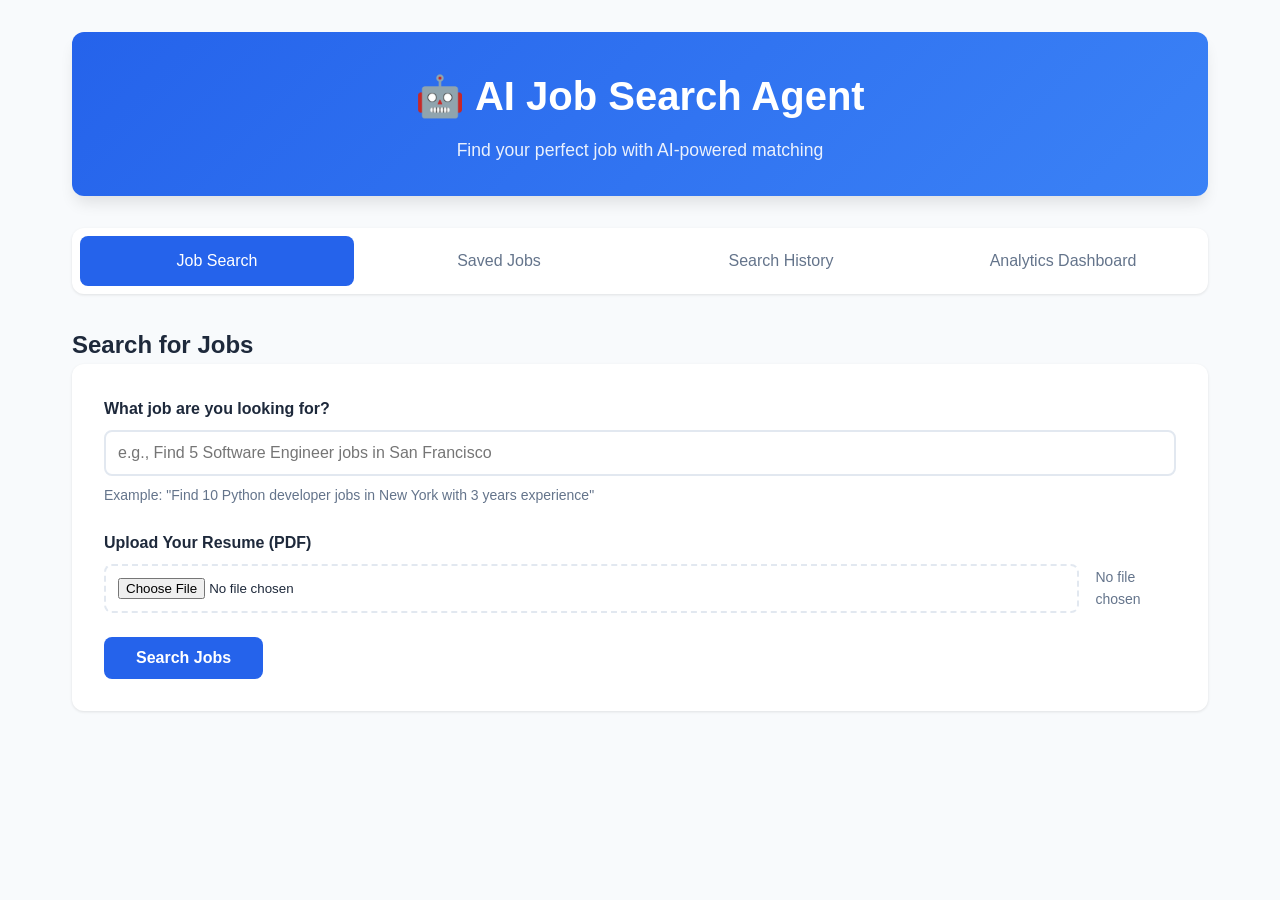
==== frontend/index.html @ 80884e78 "Making the Dashboard for Real-Time Job Analytics" ====
<!DOCTYPE html>
<html lang="en">
<head>
    <meta charset="UTF-8">
    <meta name="viewport" content="width=device-width, initial-scale=1.0">
    <title>AI Job Search Agent</title>
    <link rel="stylesheet" href="styles.css">
</head>
<body>
    <div class="container">
        <!-- Header -->
        <header class="header">
            <h1>🤖 AI Job Search Agent</h1>
            <p class="subtitle">Find your perfect job with AI-powered matching</p>
        </header>

        <!-- Navigation -->
        <nav class="nav-tabs">
            <button class="tab-btn active" data-tab="search">Job Search</button>
            <button class="tab-btn" data-tab="saved">Saved Jobs</button>
            <button class="tab-btn" data-tab="history">Search History</button>
            <a class="tab-link" href="dashboard.html">Analytics Dashboard</a>
        </nav>

        <!-- Search Tab -->
        <div id="search-tab" class="tab-content active">
            <div class="search-section">
                <h2>Search for Jobs</h2>
                <form id="jobSearchForm" class="job-form">
                    <div class="form-group">
                        <label for="jobQuery">What job are you looking for?</label>
                        <input 
                            type="text" 
                            id="jobQuery" 
                            name="jobQuery" 
                            placeholder="e.g., Find 5 Software Engineer jobs in San Francisco"
                            required
                        >
                        <small class="help-text">Example: "Find 10 Python developer jobs in New York with 3 years experience"</small>
                    </div>

                    <div class="form-group">
                        <label for="resumeFile">Upload Your Resume (PDF)</label>
                        <div class="file-upload-wrapper">
                            <input 
                                type="file" 
                                id="resumeFile" 
                                name="resumeFile" 
                                accept=".pdf"
                                required
                            >
                            <span class="file-name">No file chosen</span>
                        </div>
                    </div>

                    <button type="submit" class="btn btn-primary" id="searchBtn">
                        <span class="btn-text">Search Jobs</span>
                        <span class="spinner" style="display: none;"></span>
                    </button>
                </form>

                <!-- Loading State -->
                <div id="loadingState" class="loading-state" style="display: none;">
                    <div class="loading-spinner"></div>
                    <p>Analyzing jobs and matching with your resume...</p>
                    <p class="loading-subtext">This may take 30-60 seconds</p>
                </div>

                <!-- Results Section -->
                <div id="resultsSection" class="results-section" style="display: none;">
                    <div class="results-header">
                        <h2>Job Search Results</h2>
                        <button id="clearResults" class="btn btn-secondary">Clear Results</button>
                    </div>

                    <!-- Resume Summary -->
                    <div class="resume-summary">
                        <h3>📄 Your Resume Summary</h3>
                        <div id="resumeSummary" class="summary-content"></div>
                    </div>

                    <!-- Job Cards -->
                    <div id="jobResults" class="job-cards"></div>
                </div>

                <!-- Error Message -->
                <div id="errorMessage" class="error-message" style="display: none;"></div>
            </div>
        </div>

        <!-- Saved Jobs Tab -->
        <div id="saved-tab" class="tab-content">
            <div class="saved-section">
                <div class="section-header">
                    <h2>💼 Saved Jobs</h2>
                    <button id="refreshSaved" class="btn btn-secondary">Refresh</button>
                </div>
                <div id="savedJobsList" class="saved-jobs-list">
                    <p class="loading-text">Loading saved jobs...</p>
                </div>
            </div>
        </div>

        <!-- History Tab -->
        <div id="history-tab" class="tab-content">
            <div class="history-section">
                <div class="section-header">
                    <h2>📜 Search History</h2>
                    <button id="refreshHistory" class="btn btn-secondary">Refresh</button>
                </div>
                <div id="historyList" class="history-list">
                    <p class="loading-text">Loading search history...</p>
                </div>
            </div>
        </div>
    </div>

    <!-- Modal for Job Details -->
    <div id="jobModal" class="modal">
        <div class="modal-content">
            <span class="close">&times;</span>
            <div id="modalBody"></div>
        </div>
    </div>

    <script src="script.js"></script>
</body>
</html>
---- frontend/styles.css ----
/* Reset and Base Styles */
* {
    margin: 0;
    padding: 0;
    box-sizing: border-box;
}

:root {
    --primary-color: #2563eb;
    --primary-hover: #1d4ed8;
    --secondary-color: #64748b;
    --success-color: #10b981;
    --warning-color: #f59e0b;
    --danger-color: #ef4444;
    --background: #f8fafc;
    --surface: #ffffff;
    --text-primary: #1e293b;
    --text-secondary: #64748b;
    --border-color: #e2e8f0;
    --shadow: 0 1px 3px rgba(0, 0, 0, 0.1);
    --shadow-lg: 0 10px 15px -3px rgba(0, 0, 0, 0.1);
}

body {
    font-family: -apple-system, BlinkMacSystemFont, 'Segoe UI', Roboto, Oxygen, Ubuntu, Cantarell, sans-serif;
    background: var(--background);
    color: var(--text-primary);
    line-height: 1.6;
    min-height: 100vh;
}

.container {
    max-width: 1200px;
    margin: 0 auto;
    padding: 2rem;
}

/* Header */
.header {
    text-align: center;
    margin-bottom: 2rem;
    padding: 2rem 0;
    background: linear-gradient(135deg, var(--primary-color), #3b82f6);
    color: white;
    border-radius: 12px;
    box-shadow: var(--shadow-lg);
}

.header h1 {
    font-size: 2.5rem;
    margin-bottom: 0.5rem;
}

.subtitle {
    font-size: 1.1rem;
    opacity: 0.9;
}

/* Navigation Tabs */
.nav-tabs {
    display: flex;
    gap: 0.5rem;
    margin-bottom: 2rem;
    background: var(--surface);
    padding: 0.5rem;
    border-radius: 12px;
    box-shadow: var(--shadow);
}

.tab-btn {
    flex: 1;
    padding: 0.75rem 1.5rem;
    background: transparent;
    border: none;
    border-radius: 8px;
    font-size: 1rem;
    font-weight: 500;
    color: var(--text-secondary);
    cursor: pointer;
    transition: all 0.3s;
}

.tab-btn:hover {
    background: var(--background);
}

.tab-btn.active {
    background: var(--primary-color);
    color: white;
}

.tab-link {
    flex: 1;
    text-align: center;
    padding: 0.75rem 1.5rem;
    border-radius: 8px;
    text-decoration: none;
    font-size: 1rem;
    font-weight: 500;
    color: var(--text-secondary);
    transition: all 0.3s;
}

.tab-link:hover {
    background: var(--background);
    color: var(--text-primary);
}

/* Tab Content */
.tab-content {
    display: none;
}

.tab-content.active {
    display: block;
    animation: fadeIn 0.3s;
}

@keyframes fadeIn {
    from { opacity: 0; transform: translateY(10px); }
    to { opacity: 1; transform: translateY(0); }
}

/* Form Styles */
.job-form {
    background: var(--surface);
    padding: 2rem;
    border-radius: 12px;
    box-shadow: var(--shadow);
    margin-bottom: 2rem;
}

.form-group {
    margin-bottom: 1.5rem;
}

.form-group label {
    display: block;
    margin-bottom: 0.5rem;
    font-weight: 600;
    color: var(--text-primary);
}

.form-group input[type="text"] {
    width: 100%;
    padding: 0.75rem;
    border: 2px solid var(--border-color);
    border-radius: 8px;
    font-size: 1rem;
    transition: border-color 0.3s;
}

.form-group input[type="text"]:focus {
    outline: none;
    border-color: var(--primary-color);
}

.help-text {
    display: block;
    margin-top: 0.5rem;
    color: var(--text-secondary);
    font-size: 0.875rem;
}

/* File Upload */
.file-upload-wrapper {
    position: relative;
    display: flex;
    align-items: center;
    gap: 1rem;
}

.file-upload-wrapper input[type="file"] {
    padding: 0.75rem;
    border: 2px dashed var(--border-color);
    border-radius: 8px;
    cursor: pointer;
    width: 100%;
}

.file-name {
    color: var(--text-secondary);
    font-size: 0.875rem;
}

/* Buttons */
.btn {
    padding: 0.75rem 2rem;
    border: none;
    border-radius: 8px;
    font-size: 1rem;
    font-weight: 600;
    cursor: pointer;
    transition: all 0.3s;
    display: inline-flex;
    align-items: center;
    gap: 0.5rem;
}

.btn-primary {
    background: var(--primary-color);
    color: white;
}

.btn-primary:hover {
    background: var(--primary-hover);
    transform: translateY(-2px);
    box-shadow: var(--shadow-lg);
}

.btn-primary:disabled {
    background: var(--secondary-color);
    cursor: not-allowed;
    transform: none;
}

.btn-secondary {
    background: var(--secondary-color);
    color: white;
}

.btn-secondary:hover {
    background: #475569;
}

/* Spinner */
.spinner {
    display: inline-block;
    width: 1rem;
    height: 1rem;
    border: 2px solid rgba(255, 255, 255, 0.3);
    border-top-color: white;
    border-radius: 50%;
    animation: spin 0.6s linear infinite;
}

@keyframes spin {
    to { transform: rotate(360deg); }
}

/* Loading State */
.loading-state {
    text-align: center;
    padding: 3rem;
    background: var(--surface);
    border-radius: 12px;
    box-shadow: var(--shadow);
}

.loading-spinner {
    width: 3rem;
    height: 3rem;
    border: 4px solid var(--border-color);
    border-top-color: var(--primary-color);
    border-radius: 50%;
    margin: 0 auto 1rem;
    animation: spin 0.8s linear infinite;
}

.loading-subtext {
    color: var(--text-secondary);
    font-size: 0.875rem;
    margin-top: 0.5rem;
}

/* Results Section */
.results-section {
    animation: fadeIn 0.5s;
}

.results-header {
    display: flex;
    justify-content: space-between;
    align-items: center;
    margin-bottom: 1.5rem;
}

/* Resume Summary */
.resume-summary {
    background: var(--surface);
    padding: 1.5rem;
    border-radius: 12px;
    box-shadow: var(--shadow);
    margin-bottom: 2rem;
    border-left: 4px solid var(--primary-color);
}

.resume-summary h3 {
    margin-bottom: 1rem;
    color: var(--primary-color);
}

.summary-content {
    display: grid;
    gap: 1rem;
}

.summary-item {
    padding: 0.75rem;
    background: var(--background);
    border-radius: 8px;
}

.summary-item h4 {
    margin-bottom: 0.5rem;
    color: var(--text-primary);
    font-size: 0.875rem;
    text-transform: uppercase;
    letter-spacing: 0.5px;
}

.summary-item p {
    color: var(--text-secondary);
    line-height: 1.5;
}

.summary-item ul {
    list-style: none;
    display: flex;
    flex-wrap: wrap;
    gap: 0.5rem;
}

.summary-item li {
    background: var(--primary-color);
    color: white;
    padding: 0.25rem 0.75rem;
    border-radius: 20px;
    font-size: 0.875rem;
}

/* Job Cards */
.job-cards {
    display: grid;
    gap: 1.5rem;
}

.job-card {
    background: var(--surface);
    padding: 1.5rem;
    border-radius: 12px;
    box-shadow: var(--shadow);
    transition: all 0.3s;
    border-left: 4px solid transparent;
}

.job-card:hover {
    box-shadow: var(--shadow-lg);
    transform: translateY(-4px);
}

.job-card.excellent {
    border-left-color: var(--success-color);
}

.job-card.good {
    border-left-color: var(--primary-color);
}

.job-card.fair {
    border-left-color: var(--warning-color);
}

.job-card.poor {
    border-left-color: var(--danger-color);
}

.job-card-header {
    display: flex;
    justify-content: space-between;
    align-items: start;
    margin-bottom: 1rem;
}

.job-title {
    font-size: 1.25rem;
    font-weight: 700;
    color: var(--text-primary);
    margin-bottom: 0.25rem;
}

.job-company {
    color: var(--text-secondary);
    font-size: 0.875rem;
}

.similarity-badge {
    padding: 0.5rem 1rem;
    border-radius: 20px;
    font-weight: 700;
    font-size: 1.125rem;
}

.similarity-badge.excellent {
    background: #d1fae5;
    color: var(--success-color);
}

.similarity-badge.good {
    background: #dbeafe;
    color: var(--primary-color);
}

.similarity-badge.fair {
    background: #fef3c7;
    color: var(--warning-color);
}

.similarity-badge.poor {
    background: #fee2e2;
    color: var(--danger-color);
}

.job-summary {
    margin: 1rem 0;
    color: var(--text-secondary);
    line-height: 1.6;
}

.job-skills {
    margin: 1rem 0;
}

.job-skills h4 {
    font-size: 0.875rem;
    margin-bottom: 0.5rem;
    color: var(--text-primary);
}

.skills-list {
    display: flex;
    flex-wrap: wrap;
    gap: 0.5rem;
}

.skill-tag {
    background: var(--background);
    padding: 0.25rem 0.75rem;
    border-radius: 20px;
    font-size: 0.875rem;
    color: var(--text-secondary);
}

.job-feedback {
    background: var(--background);
    padding: 1rem;
    border-radius: 8px;
    margin: 1rem 0;
    border-left: 3px solid var(--primary-color);
}

.job-feedback h4 {
    font-size: 0.875rem;
    margin-bottom: 0.5rem;
    color: var(--primary-color);
}

.job-actions {
    display: flex;
    gap: 0.75rem;
    margin-top: 1rem;
}

.btn-apply {
    background: var(--success-color);
    color: white;
    padding: 0.5rem 1.5rem;
    border-radius: 8px;
    text-decoration: none;
    font-weight: 600;
    transition: all 0.3s;
}

.btn-apply:hover {
    background: #059669;
    transform: translateY(-2px);
}

.btn-details {
    background: var(--surface);
    border: 2px solid var(--border-color);
    color: var(--text-primary);
    padding: 0.5rem 1.5rem;
    border-radius: 8px;
    font-weight: 600;
    cursor: pointer;
    transition: all 0.3s;
}

.btn-details:hover {
    border-color: var(--primary-color);
    color: var(--primary-color);
}

/* Saved Jobs List */
.saved-jobs-list, .history-list {
    display: grid;
    gap: 1rem;
}

.saved-job-item, .history-item {
    background: var(--surface);
    padding: 1rem;
    border-radius: 8px;
    box-shadow: var(--shadow);
    display: flex;
    justify-content: space-between;
    align-items: center;
    transition: all 0.3s;
}

.saved-job-item:hover, .history-item:hover {
    box-shadow: var(--shadow-lg);
}

.saved-job-info h3 {
    font-size: 1rem;
    margin-bottom: 0.25rem;
}

.saved-job-meta {
    color: var(--text-secondary);
    font-size: 0.875rem;
}

.btn-view {
    background: var(--primary-color);
    color: white;
    padding: 0.5rem 1rem;
    border-radius: 8px;
    text-decoration: none;
    font-weight: 600;
    cursor: pointer;
    border: none;
}

/* Error Message */
.error-message {
    background: #fee2e2;
    border: 2px solid var(--danger-color);
    color: var(--danger-color);
    padding: 1rem;
    border-radius: 8px;
    margin-top: 1rem;
}

/* Modal */
.modal {
    display: none;
    position: fixed;
    z-index: 1000;
    left: 0;
    top: 0;
    width: 100%;
    height: 100%;
    overflow: auto;
    background-color: rgba(0, 0, 0, 0.5);
    animation: fadeIn 0.3s;
}

.modal-content {
    background-color: var(--surface);
    margin: 5% auto;
    padding: 2rem;
    border-radius: 12px;
    width: 90%;
    max-width: 800px;
    max-height: 80vh;
    overflow-y: auto;
    box-shadow: 0 20px 25px -5px rgba(0, 0, 0, 0.1);
}

.close {
    color: var(--text-secondary);
    float: right;
    font-size: 2rem;
    font-weight: bold;
    cursor: pointer;
    line-height: 1;
}

.close:hover {
    color: var(--text-primary);
}

/* Loading Text */
.loading-text {
    text-align: center;
    color: var(--text-secondary);
    padding: 2rem;
}

/* Responsive */
@media (max-width: 768px) {
    .container {
        padding: 1rem;
    }

    .header h1 {
        font-size: 1.75rem;
    }

    .nav-tabs {
        flex-direction: column;
    }

    .job-card-header {
        flex-direction: column;
        gap: 1rem;
    }

    .job-actions {
        flex-direction: column;
    }

    .results-header {
        flex-direction: column;
        gap: 1rem;
        align-items: stretch;
    }
}
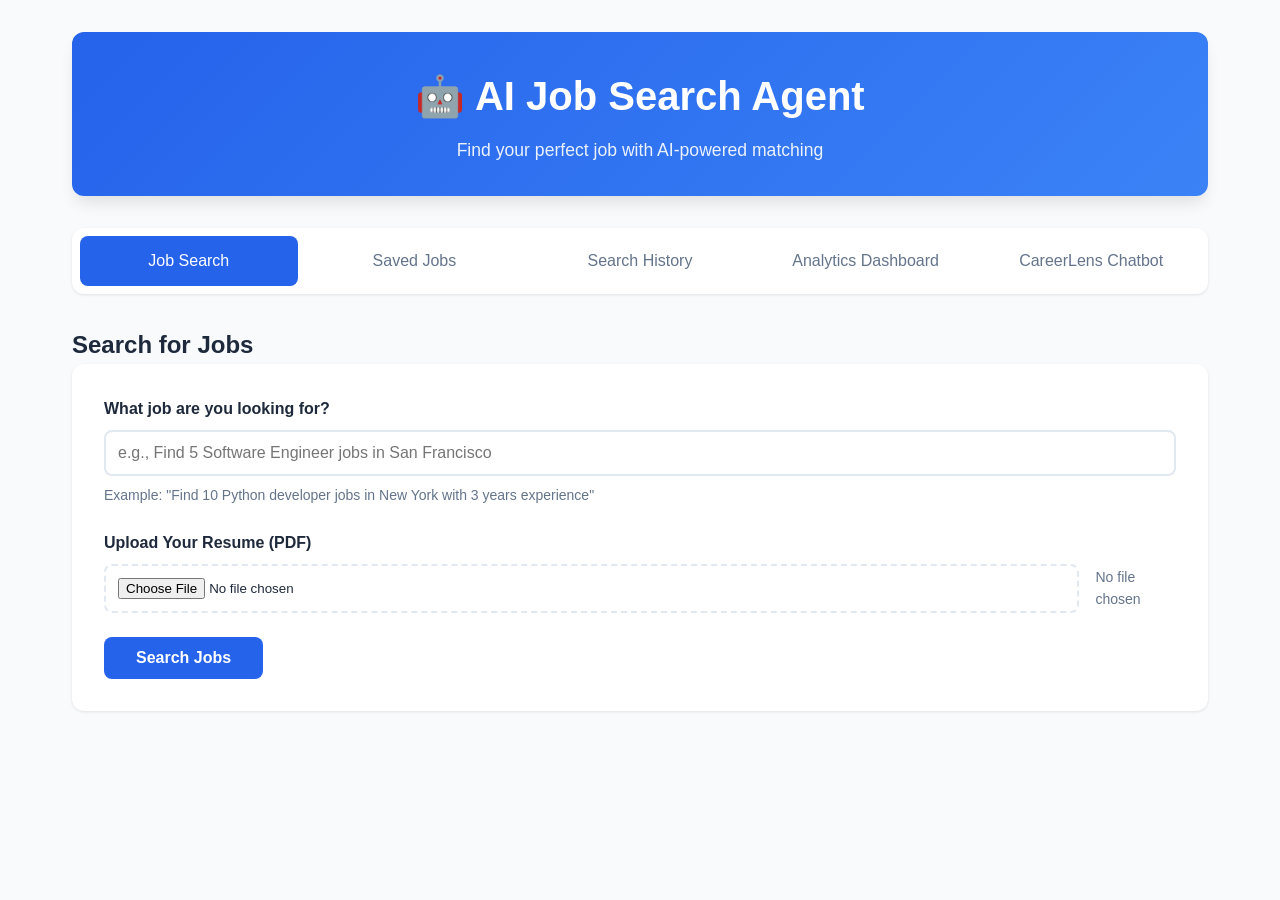
==== commit 6e1367ac: "Added the real time analytics and chatbot, and migrated from sqlite to PostreSQL" ====
--- a/frontend/index.html
+++ b/frontend/index.html
@@ -20,6 +20,7 @@
             <button class="tab-btn" data-tab="saved">Saved Jobs</button>
             <button class="tab-btn" data-tab="history">Search History</button>
             <a class="tab-link" href="dashboard.html">Analytics Dashboard</a>
+            <a class="tab-link" href="careerlens.html">CareerLens Chatbot</a>
         </nav>
 
         <!-- Search Tab -->
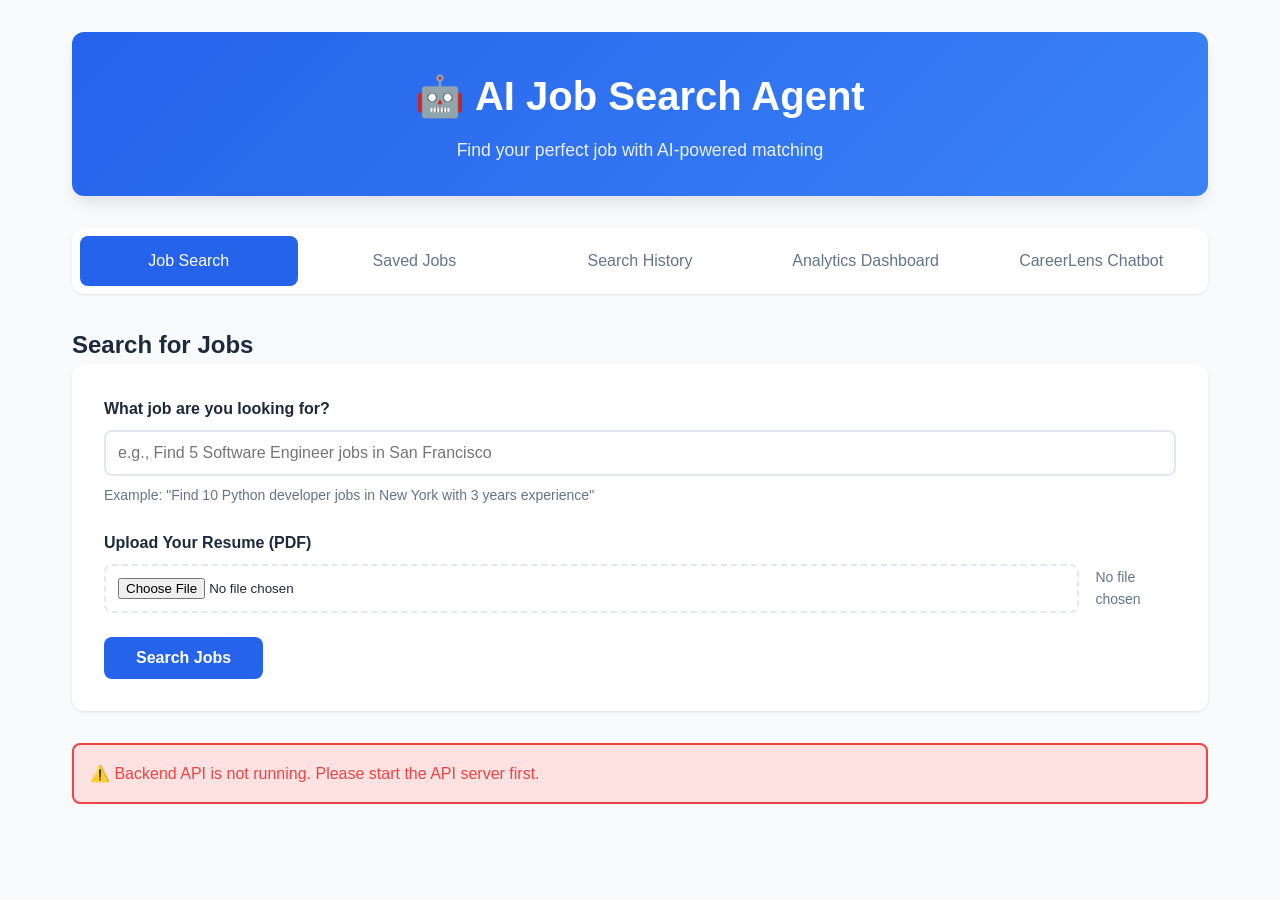
==== commit b7f7b0ab: "The roject is now configured to have multiple users and can deployed via docker." ====
--- a/frontend/index.html
+++ b/frontend/index.html
@@ -1,129 +1,129 @@
-<!DOCTYPE html>
-<html lang="en">
-<head>
-    <meta charset="UTF-8">
-    <meta name="viewport" content="width=device-width, initial-scale=1.0">
-    <title>AI Job Search Agent</title>
-    <link rel="stylesheet" href="styles.css">
-</head>
-<body>
-    <div class="container">
-        <!-- Header -->
-        <header class="header">
-            <h1>🤖 AI Job Search Agent</h1>
-            <p class="subtitle">Find your perfect job with AI-powered matching</p>
-        </header>
-
-        <!-- Navigation -->
-        <nav class="nav-tabs">
-            <button class="tab-btn active" data-tab="search">Job Search</button>
-            <button class="tab-btn" data-tab="saved">Saved Jobs</button>
-            <button class="tab-btn" data-tab="history">Search History</button>
-            <a class="tab-link" href="dashboard.html">Analytics Dashboard</a>
-            <a class="tab-link" href="careerlens.html">CareerLens Chatbot</a>
-        </nav>
-
-        <!-- Search Tab -->
-        <div id="search-tab" class="tab-content active">
-            <div class="search-section">
-                <h2>Search for Jobs</h2>
-                <form id="jobSearchForm" class="job-form">
-                    <div class="form-group">
-                        <label for="jobQuery">What job are you looking for?</label>
-                        <input 
-                            type="text" 
-                            id="jobQuery" 
-                            name="jobQuery" 
-                            placeholder="e.g., Find 5 Software Engineer jobs in San Francisco"
-                            required
-                        >
-                        <small class="help-text">Example: "Find 10 Python developer jobs in New York with 3 years experience"</small>
-                    </div>
-
-                    <div class="form-group">
-                        <label for="resumeFile">Upload Your Resume (PDF)</label>
-                        <div class="file-upload-wrapper">
-                            <input 
-                                type="file" 
-                                id="resumeFile" 
-                                name="resumeFile" 
-                                accept=".pdf"
-                                required
-                            >
-                            <span class="file-name">No file chosen</span>
-                        </div>
-                    </div>
-
-                    <button type="submit" class="btn btn-primary" id="searchBtn">
-                        <span class="btn-text">Search Jobs</span>
-                        <span class="spinner" style="display: none;"></span>
-                    </button>
-                </form>
-
-                <!-- Loading State -->
-                <div id="loadingState" class="loading-state" style="display: none;">
-                    <div class="loading-spinner"></div>
-                    <p>Analyzing jobs and matching with your resume...</p>
-                    <p class="loading-subtext">This may take 30-60 seconds</p>
-                </div>
-
-                <!-- Results Section -->
-                <div id="resultsSection" class="results-section" style="display: none;">
-                    <div class="results-header">
-                        <h2>Job Search Results</h2>
-                        <button id="clearResults" class="btn btn-secondary">Clear Results</button>
-                    </div>
-
-                    <!-- Resume Summary -->
-                    <div class="resume-summary">
-                        <h3>📄 Your Resume Summary</h3>
-                        <div id="resumeSummary" class="summary-content"></div>
-                    </div>
-
-                    <!-- Job Cards -->
-                    <div id="jobResults" class="job-cards"></div>
-                </div>
-
-                <!-- Error Message -->
-                <div id="errorMessage" class="error-message" style="display: none;"></div>
-            </div>
-        </div>
-
-        <!-- Saved Jobs Tab -->
-        <div id="saved-tab" class="tab-content">
-            <div class="saved-section">
-                <div class="section-header">
-                    <h2>💼 Saved Jobs</h2>
-                    <button id="refreshSaved" class="btn btn-secondary">Refresh</button>
-                </div>
-                <div id="savedJobsList" class="saved-jobs-list">
-                    <p class="loading-text">Loading saved jobs...</p>
-                </div>
-            </div>
-        </div>
-
-        <!-- History Tab -->
-        <div id="history-tab" class="tab-content">
-            <div class="history-section">
-                <div class="section-header">
-                    <h2>📜 Search History</h2>
-                    <button id="refreshHistory" class="btn btn-secondary">Refresh</button>
-                </div>
-                <div id="historyList" class="history-list">
-                    <p class="loading-text">Loading search history...</p>
-                </div>
-            </div>
-        </div>
-    </div>
-
-    <!-- Modal for Job Details -->
-    <div id="jobModal" class="modal">
-        <div class="modal-content">
-            <span class="close">&times;</span>
-            <div id="modalBody"></div>
-        </div>
-    </div>
-
-    <script src="script.js"></script>
-</body>
-</html>
+<!DOCTYPE html>
+<html lang="en">
+<head>
+    <meta charset="UTF-8">
+    <meta name="viewport" content="width=device-width, initial-scale=1.0">
+    <title>AI Job Search Agent</title>
+    <link rel="stylesheet" href="styles.css">
+</head>
+<body>
+    <div class="container">
+        <!-- Header -->
+        <header class="header">
+            <h1>🤖 AI Job Search Agent</h1>
+            <p class="subtitle">Find your perfect job with AI-powered matching</p>
+        </header>
+
+        <!-- Navigation -->
+        <nav class="nav-tabs">
+            <button class="tab-btn active" data-tab="search">Job Search</button>
+            <button class="tab-btn" data-tab="saved">Saved Jobs</button>
+            <button class="tab-btn" data-tab="history">Search History</button>
+            <a class="tab-link" href="dashboard.html">Analytics Dashboard</a>
+            <a class="tab-link" href="careerlens.html">CareerLens Chatbot</a>
+        </nav>
+
+        <!-- Search Tab -->
+        <div id="search-tab" class="tab-content active">
+            <div class="search-section">
+                <h2>Search for Jobs</h2>
+                <form id="jobSearchForm" class="job-form">
+                    <div class="form-group">
+                        <label for="jobQuery">What job are you looking for?</label>
+                        <input 
+                            type="text" 
+                            id="jobQuery" 
+                            name="jobQuery" 
+                            placeholder="e.g., Find 5 Software Engineer jobs in San Francisco"
+                            required
+                        >
+                        <small class="help-text">Example: "Find 10 Python developer jobs in New York with 3 years experience"</small>
+                    </div>
+
+                    <div class="form-group">
+                        <label for="resumeFile">Upload Your Resume (PDF)</label>
+                        <div class="file-upload-wrapper">
+                            <input 
+                                type="file" 
+                                id="resumeFile" 
+                                name="resumeFile" 
+                                accept=".pdf"
+                                required
+                            >
+                            <span class="file-name">No file chosen</span>
+                        </div>
+                    </div>
+
+                    <button type="submit" class="btn btn-primary" id="searchBtn">
+                        <span class="btn-text">Search Jobs</span>
+                        <span class="spinner" style="display: none;"></span>
+                    </button>
+                </form>
+
+                <!-- Loading State -->
+                <div id="loadingState" class="loading-state" style="display: none;">
+                    <div class="loading-spinner"></div>
+                    <p>Analyzing jobs and matching with your resume...</p>
+                    <p class="loading-subtext">This may take 30-60 seconds</p>
+                </div>
+
+                <!-- Results Section -->
+                <div id="resultsSection" class="results-section" style="display: none;">
+                    <div class="results-header">
+                        <h2>Job Search Results</h2>
+                        <button id="clearResults" class="btn btn-secondary">Clear Results</button>
+                    </div>
+
+                    <!-- Resume Summary -->
+                    <div class="resume-summary">
+                        <h3>📄 Your Resume Summary</h3>
+                        <div id="resumeSummary" class="summary-content"></div>
+                    </div>
+
+                    <!-- Job Cards -->
+                    <div id="jobResults" class="job-cards"></div>
+                </div>
+
+                <!-- Error Message -->
+                <div id="errorMessage" class="error-message" style="display: none;"></div>
+            </div>
+        </div>
+
+        <!-- Saved Jobs Tab -->
+        <div id="saved-tab" class="tab-content">
+            <div class="saved-section">
+                <div class="section-header">
+                    <h2>💼 Saved Jobs</h2>
+                    <button id="refreshSaved" class="btn btn-secondary">Refresh</button>
+                </div>
+                <div id="savedJobsList" class="saved-jobs-list">
+                    <p class="loading-text">Loading saved jobs...</p>
+                </div>
+            </div>
+        </div>
+
+        <!-- History Tab -->
+        <div id="history-tab" class="tab-content">
+            <div class="history-section">
+                <div class="section-header">
+                    <h2>📜 Search History</h2>
+                    <button id="refreshHistory" class="btn btn-secondary">Refresh</button>
+                </div>
+                <div id="historyList" class="history-list">
+                    <p class="loading-text">Loading search history...</p>
+                </div>
+            </div>
+        </div>
+    </div>
+
+    <!-- Modal for Job Details -->
+    <div id="jobModal" class="modal">
+        <div class="modal-content">
+            <span class="close">&times;</span>
+            <div id="modalBody"></div>
+        </div>
+    </div>
+
+    <script src="script.js"></script>
+</body>
+</html>
--- a/frontend/styles.css
+++ b/frontend/styles.css
@@ -1,621 +1,621 @@
-/* Reset and Base Styles */
-* {
-    margin: 0;
-    padding: 0;
-    box-sizing: border-box;
-}
-
-:root {
-    --primary-color: #2563eb;
-    --primary-hover: #1d4ed8;
-    --secondary-color: #64748b;
-    --success-color: #10b981;
-    --warning-color: #f59e0b;
-    --danger-color: #ef4444;
-    --background: #f8fafc;
-    --surface: #ffffff;
-    --text-primary: #1e293b;
-    --text-secondary: #64748b;
-    --border-color: #e2e8f0;
-    --shadow: 0 1px 3px rgba(0, 0, 0, 0.1);
-    --shadow-lg: 0 10px 15px -3px rgba(0, 0, 0, 0.1);
-}
-
-body {
-    font-family: -apple-system, BlinkMacSystemFont, 'Segoe UI', Roboto, Oxygen, Ubuntu, Cantarell, sans-serif;
-    background: var(--background);
-    color: var(--text-primary);
-    line-height: 1.6;
-    min-height: 100vh;
-}
-
-.container {
-    max-width: 1200px;
-    margin: 0 auto;
-    padding: 2rem;
-}
-
-/* Header */
-.header {
-    text-align: center;
-    margin-bottom: 2rem;
-    padding: 2rem 0;
-    background: linear-gradient(135deg, var(--primary-color), #3b82f6);
-    color: white;
-    border-radius: 12px;
-    box-shadow: var(--shadow-lg);
-}
-
-.header h1 {
-    font-size: 2.5rem;
-    margin-bottom: 0.5rem;
-}
-
-.subtitle {
-    font-size: 1.1rem;
-    opacity: 0.9;
-}
-
-/* Navigation Tabs */
-.nav-tabs {
-    display: flex;
-    gap: 0.5rem;
-    margin-bottom: 2rem;
-    background: var(--surface);
-    padding: 0.5rem;
-    border-radius: 12px;
-    box-shadow: var(--shadow);
-}
-
-.tab-btn {
-    flex: 1;
-    padding: 0.75rem 1.5rem;
-    background: transparent;
-    border: none;
-    border-radius: 8px;
-    font-size: 1rem;
-    font-weight: 500;
-    color: var(--text-secondary);
-    cursor: pointer;
-    transition: all 0.3s;
-}
-
-.tab-btn:hover {
-    background: var(--background);
-}
-
-.tab-btn.active {
-    background: var(--primary-color);
-    color: white;
-}
-
-.tab-link {
-    flex: 1;
-    text-align: center;
-    padding: 0.75rem 1.5rem;
-    border-radius: 8px;
-    text-decoration: none;
-    font-size: 1rem;
-    font-weight: 500;
-    color: var(--text-secondary);
-    transition: all 0.3s;
-}
-
-.tab-link:hover {
-    background: var(--background);
-    color: var(--text-primary);
-}
-
-/* Tab Content */
-.tab-content {
-    display: none;
-}
-
-.tab-content.active {
-    display: block;
-    animation: fadeIn 0.3s;
-}
-
-@keyframes fadeIn {
-    from { opacity: 0; transform: translateY(10px); }
-    to { opacity: 1; transform: translateY(0); }
-}
-
-/* Form Styles */
-.job-form {
-    background: var(--surface);
-    padding: 2rem;
-    border-radius: 12px;
-    box-shadow: var(--shadow);
-    margin-bottom: 2rem;
-}
-
-.form-group {
-    margin-bottom: 1.5rem;
-}
-
-.form-group label {
-    display: block;
-    margin-bottom: 0.5rem;
-    font-weight: 600;
-    color: var(--text-primary);
-}
-
-.form-group input[type="text"] {
-    width: 100%;
-    padding: 0.75rem;
-    border: 2px solid var(--border-color);
-    border-radius: 8px;
-    font-size: 1rem;
-    transition: border-color 0.3s;
-}
-
-.form-group input[type="text"]:focus {
-    outline: none;
-    border-color: var(--primary-color);
-}
-
-.help-text {
-    display: block;
-    margin-top: 0.5rem;
-    color: var(--text-secondary);
-    font-size: 0.875rem;
-}
-
-/* File Upload */
-.file-upload-wrapper {
-    position: relative;
-    display: flex;
-    align-items: center;
-    gap: 1rem;
-}
-
-.file-upload-wrapper input[type="file"] {
-    padding: 0.75rem;
-    border: 2px dashed var(--border-color);
-    border-radius: 8px;
-    cursor: pointer;
-    width: 100%;
-}
-
-.file-name {
-    color: var(--text-secondary);
-    font-size: 0.875rem;
-}
-
-/* Buttons */
-.btn {
-    padding: 0.75rem 2rem;
-    border: none;
-    border-radius: 8px;
-    font-size: 1rem;
-    font-weight: 600;
-    cursor: pointer;
-    transition: all 0.3s;
-    display: inline-flex;
-    align-items: center;
-    gap: 0.5rem;
-}
-
-.btn-primary {
-    background: var(--primary-color);
-    color: white;
-}
-
-.btn-primary:hover {
-    background: var(--primary-hover);
-    transform: translateY(-2px);
-    box-shadow: var(--shadow-lg);
-}
-
-.btn-primary:disabled {
-    background: var(--secondary-color);
-    cursor: not-allowed;
-    transform: none;
-}
-
-.btn-secondary {
-    background: var(--secondary-color);
-    color: white;
-}
-
-.btn-secondary:hover {
-    background: #475569;
-}
-
-/* Spinner */
-.spinner {
-    display: inline-block;
-    width: 1rem;
-    height: 1rem;
-    border: 2px solid rgba(255, 255, 255, 0.3);
-    border-top-color: white;
-    border-radius: 50%;
-    animation: spin 0.6s linear infinite;
-}
-
-@keyframes spin {
-    to { transform: rotate(360deg); }
-}
-
-/* Loading State */
-.loading-state {
-    text-align: center;
-    padding: 3rem;
-    background: var(--surface);
-    border-radius: 12px;
-    box-shadow: var(--shadow);
-}
-
-.loading-spinner {
-    width: 3rem;
-    height: 3rem;
-    border: 4px solid var(--border-color);
-    border-top-color: var(--primary-color);
-    border-radius: 50%;
-    margin: 0 auto 1rem;
-    animation: spin 0.8s linear infinite;
-}
-
-.loading-subtext {
-    color: var(--text-secondary);
-    font-size: 0.875rem;
-    margin-top: 0.5rem;
-}
-
-/* Results Section */
-.results-section {
-    animation: fadeIn 0.5s;
-}
-
-.results-header {
-    display: flex;
-    justify-content: space-between;
-    align-items: center;
-    margin-bottom: 1.5rem;
-}
-
-/* Resume Summary */
-.resume-summary {
-    background: var(--surface);
-    padding: 1.5rem;
-    border-radius: 12px;
-    box-shadow: var(--shadow);
-    margin-bottom: 2rem;
-    border-left: 4px solid var(--primary-color);
-}
-
-.resume-summary h3 {
-    margin-bottom: 1rem;
-    color: var(--primary-color);
-}
-
-.summary-content {
-    display: grid;
-    gap: 1rem;
-}
-
-.summary-item {
-    padding: 0.75rem;
-    background: var(--background);
-    border-radius: 8px;
-}
-
-.summary-item h4 {
-    margin-bottom: 0.5rem;
-    color: var(--text-primary);
-    font-size: 0.875rem;
-    text-transform: uppercase;
-    letter-spacing: 0.5px;
-}
-
-.summary-item p {
-    color: var(--text-secondary);
-    line-height: 1.5;
-}
-
-.summary-item ul {
-    list-style: none;
-    display: flex;
-    flex-wrap: wrap;
-    gap: 0.5rem;
-}
-
-.summary-item li {
-    background: var(--primary-color);
-    color: white;
-    padding: 0.25rem 0.75rem;
-    border-radius: 20px;
-    font-size: 0.875rem;
-}
-
-/* Job Cards */
-.job-cards {
-    display: grid;
-    gap: 1.5rem;
-}
-
-.job-card {
-    background: var(--surface);
-    padding: 1.5rem;
-    border-radius: 12px;
-    box-shadow: var(--shadow);
-    transition: all 0.3s;
-    border-left: 4px solid transparent;
-}
-
-.job-card:hover {
-    box-shadow: var(--shadow-lg);
-    transform: translateY(-4px);
-}
-
-.job-card.excellent {
-    border-left-color: var(--success-color);
-}
-
-.job-card.good {
-    border-left-color: var(--primary-color);
-}
-
-.job-card.fair {
-    border-left-color: var(--warning-color);
-}
-
-.job-card.poor {
-    border-left-color: var(--danger-color);
-}
-
-.job-card-header {
-    display: flex;
-    justify-content: space-between;
-    align-items: start;
-    margin-bottom: 1rem;
-}
-
-.job-title {
-    font-size: 1.25rem;
-    font-weight: 700;
-    color: var(--text-primary);
-    margin-bottom: 0.25rem;
-}
-
-.job-company {
-    color: var(--text-secondary);
-    font-size: 0.875rem;
-}
-
-.similarity-badge {
-    padding: 0.5rem 1rem;
-    border-radius: 20px;
-    font-weight: 700;
-    font-size: 1.125rem;
-}
-
-.similarity-badge.excellent {
-    background: #d1fae5;
-    color: var(--success-color);
-}
-
-.similarity-badge.good {
-    background: #dbeafe;
-    color: var(--primary-color);
-}
-
-.similarity-badge.fair {
-    background: #fef3c7;
-    color: var(--warning-color);
-}
-
-.similarity-badge.poor {
-    background: #fee2e2;
-    color: var(--danger-color);
-}
-
-.job-summary {
-    margin: 1rem 0;
-    color: var(--text-secondary);
-    line-height: 1.6;
-}
-
-.job-skills {
-    margin: 1rem 0;
-}
-
-.job-skills h4 {
-    font-size: 0.875rem;
-    margin-bottom: 0.5rem;
-    color: var(--text-primary);
-}
-
-.skills-list {
-    display: flex;
-    flex-wrap: wrap;
-    gap: 0.5rem;
-}
-
-.skill-tag {
-    background: var(--background);
-    padding: 0.25rem 0.75rem;
-    border-radius: 20px;
-    font-size: 0.875rem;
-    color: var(--text-secondary);
-}
-
-.job-feedback {
-    background: var(--background);
-    padding: 1rem;
-    border-radius: 8px;
-    margin: 1rem 0;
-    border-left: 3px solid var(--primary-color);
-}
-
-.job-feedback h4 {
-    font-size: 0.875rem;
-    margin-bottom: 0.5rem;
-    color: var(--primary-color);
-}
-
-.job-actions {
-    display: flex;
-    gap: 0.75rem;
-    margin-top: 1rem;
-}
-
-.btn-apply {
-    background: var(--success-color);
-    color: white;
-    padding: 0.5rem 1.5rem;
-    border-radius: 8px;
-    text-decoration: none;
-    font-weight: 600;
-    transition: all 0.3s;
-}
-
-.btn-apply:hover {
-    background: #059669;
-    transform: translateY(-2px);
-}
-
-.btn-details {
-    background: var(--surface);
-    border: 2px solid var(--border-color);
-    color: var(--text-primary);
-    padding: 0.5rem 1.5rem;
-    border-radius: 8px;
-    font-weight: 600;
-    cursor: pointer;
-    transition: all 0.3s;
-}
-
-.btn-details:hover {
-    border-color: var(--primary-color);
-    color: var(--primary-color);
-}
-
-/* Saved Jobs List */
-.saved-jobs-list, .history-list {
-    display: grid;
-    gap: 1rem;
-}
-
-.saved-job-item, .history-item {
-    background: var(--surface);
-    padding: 1rem;
-    border-radius: 8px;
-    box-shadow: var(--shadow);
-    display: flex;
-    justify-content: space-between;
-    align-items: center;
-    transition: all 0.3s;
-}
-
-.saved-job-item:hover, .history-item:hover {
-    box-shadow: var(--shadow-lg);
-}
-
-.saved-job-info h3 {
-    font-size: 1rem;
-    margin-bottom: 0.25rem;
-}
-
-.saved-job-meta {
-    color: var(--text-secondary);
-    font-size: 0.875rem;
-}
-
-.btn-view {
-    background: var(--primary-color);
-    color: white;
-    padding: 0.5rem 1rem;
-    border-radius: 8px;
-    text-decoration: none;
-    font-weight: 600;
-    cursor: pointer;
-    border: none;
-}
-
-/* Error Message */
-.error-message {
-    background: #fee2e2;
-    border: 2px solid var(--danger-color);
-    color: var(--danger-color);
-    padding: 1rem;
-    border-radius: 8px;
-    margin-top: 1rem;
-}
-
-/* Modal */
-.modal {
-    display: none;
-    position: fixed;
-    z-index: 1000;
-    left: 0;
-    top: 0;
-    width: 100%;
-    height: 100%;
-    overflow: auto;
-    background-color: rgba(0, 0, 0, 0.5);
-    animation: fadeIn 0.3s;
-}
-
-.modal-content {
-    background-color: var(--surface);
-    margin: 5% auto;
-    padding: 2rem;
-    border-radius: 12px;
-    width: 90%;
-    max-width: 800px;
-    max-height: 80vh;
-    overflow-y: auto;
-    box-shadow: 0 20px 25px -5px rgba(0, 0, 0, 0.1);
-}
-
-.close {
-    color: var(--text-secondary);
-    float: right;
-    font-size: 2rem;
-    font-weight: bold;
-    cursor: pointer;
-    line-height: 1;
-}
-
-.close:hover {
-    color: var(--text-primary);
-}
-
-/* Loading Text */
-.loading-text {
-    text-align: center;
-    color: var(--text-secondary);
-    padding: 2rem;
-}
-
-/* Responsive */
-@media (max-width: 768px) {
-    .container {
-        padding: 1rem;
-    }
-
-    .header h1 {
-        font-size: 1.75rem;
-    }
-
-    .nav-tabs {
-        flex-direction: column;
-    }
-
-    .job-card-header {
-        flex-direction: column;
-        gap: 1rem;
-    }
-
-    .job-actions {
-        flex-direction: column;
-    }
-
-    .results-header {
-        flex-direction: column;
-        gap: 1rem;
-        align-items: stretch;
-    }
-}
+/* Reset and Base Styles */
+* {
+    margin: 0;
+    padding: 0;
+    box-sizing: border-box;
+}
+
+:root {
+    --primary-color: #2563eb;
+    --primary-hover: #1d4ed8;
+    --secondary-color: #64748b;
+    --success-color: #10b981;
+    --warning-color: #f59e0b;
+    --danger-color: #ef4444;
+    --background: #f8fafc;
+    --surface: #ffffff;
+    --text-primary: #1e293b;
+    --text-secondary: #64748b;
+    --border-color: #e2e8f0;
+    --shadow: 0 1px 3px rgba(0, 0, 0, 0.1);
+    --shadow-lg: 0 10px 15px -3px rgba(0, 0, 0, 0.1);
+}
+
+body {
+    font-family: -apple-system, BlinkMacSystemFont, 'Segoe UI', Roboto, Oxygen, Ubuntu, Cantarell, sans-serif;
+    background: var(--background);
+    color: var(--text-primary);
+    line-height: 1.6;
+    min-height: 100vh;
+}
+
+.container {
+    max-width: 1200px;
+    margin: 0 auto;
+    padding: 2rem;
+}
+
+/* Header */
+.header {
+    text-align: center;
+    margin-bottom: 2rem;
+    padding: 2rem 0;
+    background: linear-gradient(135deg, var(--primary-color), #3b82f6);
+    color: white;
+    border-radius: 12px;
+    box-shadow: var(--shadow-lg);
+}
+
+.header h1 {
+    font-size: 2.5rem;
+    margin-bottom: 0.5rem;
+}
+
+.subtitle {
+    font-size: 1.1rem;
+    opacity: 0.9;
+}
+
+/* Navigation Tabs */
+.nav-tabs {
+    display: flex;
+    gap: 0.5rem;
+    margin-bottom: 2rem;
+    background: var(--surface);
+    padding: 0.5rem;
+    border-radius: 12px;
+    box-shadow: var(--shadow);
+}
+
+.tab-btn {
+    flex: 1;
+    padding: 0.75rem 1.5rem;
+    background: transparent;
+    border: none;
+    border-radius: 8px;
+    font-size: 1rem;
+    font-weight: 500;
+    color: var(--text-secondary);
+    cursor: pointer;
+    transition: all 0.3s;
+}
+
+.tab-btn:hover {
+    background: var(--background);
+}
+
+.tab-btn.active {
+    background: var(--primary-color);
+    color: white;
+}
+
+.tab-link {
+    flex: 1;
+    text-align: center;
+    padding: 0.75rem 1.5rem;
+    border-radius: 8px;
+    text-decoration: none;
+    font-size: 1rem;
+    font-weight: 500;
+    color: var(--text-secondary);
+    transition: all 0.3s;
+}
+
+.tab-link:hover {
+    background: var(--background);
+    color: var(--text-primary);
+}
+
+/* Tab Content */
+.tab-content {
+    display: none;
+}
+
+.tab-content.active {
+    display: block;
+    animation: fadeIn 0.3s;
+}
+
+@keyframes fadeIn {
+    from { opacity: 0; transform: translateY(10px); }
+    to { opacity: 1; transform: translateY(0); }
+}
+
+/* Form Styles */
+.job-form {
+    background: var(--surface);
+    padding: 2rem;
+    border-radius: 12px;
+    box-shadow: var(--shadow);
+    margin-bottom: 2rem;
+}
+
+.form-group {
+    margin-bottom: 1.5rem;
+}
+
+.form-group label {
+    display: block;
+    margin-bottom: 0.5rem;
+    font-weight: 600;
+    color: var(--text-primary);
+}
+
+.form-group input[type="text"] {
+    width: 100%;
+    padding: 0.75rem;
+    border: 2px solid var(--border-color);
+    border-radius: 8px;
+    font-size: 1rem;
+    transition: border-color 0.3s;
+}
+
+.form-group input[type="text"]:focus {
+    outline: none;
+    border-color: var(--primary-color);
+}
+
+.help-text {
+    display: block;
+    margin-top: 0.5rem;
+    color: var(--text-secondary);
+    font-size: 0.875rem;
+}
+
+/* File Upload */
+.file-upload-wrapper {
+    position: relative;
+    display: flex;
+    align-items: center;
+    gap: 1rem;
+}
+
+.file-upload-wrapper input[type="file"] {
+    padding: 0.75rem;
+    border: 2px dashed var(--border-color);
+    border-radius: 8px;
+    cursor: pointer;
+    width: 100%;
+}
+
+.file-name {
+    color: var(--text-secondary);
+    font-size: 0.875rem;
+}
+
+/* Buttons */
+.btn {
+    padding: 0.75rem 2rem;
+    border: none;
+    border-radius: 8px;
+    font-size: 1rem;
+    font-weight: 600;
+    cursor: pointer;
+    transition: all 0.3s;
+    display: inline-flex;
+    align-items: center;
+    gap: 0.5rem;
+}
+
+.btn-primary {
+    background: var(--primary-color);
+    color: white;
+}
+
+.btn-primary:hover {
+    background: var(--primary-hover);
+    transform: translateY(-2px);
+    box-shadow: var(--shadow-lg);
+}
+
+.btn-primary:disabled {
+    background: var(--secondary-color);
+    cursor: not-allowed;
+    transform: none;
+}
+
+.btn-secondary {
+    background: var(--secondary-color);
+    color: white;
+}
+
+.btn-secondary:hover {
+    background: #475569;
+}
+
+/* Spinner */
+.spinner {
+    display: inline-block;
+    width: 1rem;
+    height: 1rem;
+    border: 2px solid rgba(255, 255, 255, 0.3);
+    border-top-color: white;
+    border-radius: 50%;
+    animation: spin 0.6s linear infinite;
+}
+
+@keyframes spin {
+    to { transform: rotate(360deg); }
+}
+
+/* Loading State */
+.loading-state {
+    text-align: center;
+    padding: 3rem;
+    background: var(--surface);
+    border-radius: 12px;
+    box-shadow: var(--shadow);
+}
+
+.loading-spinner {
+    width: 3rem;
+    height: 3rem;
+    border: 4px solid var(--border-color);
+    border-top-color: var(--primary-color);
+    border-radius: 50%;
+    margin: 0 auto 1rem;
+    animation: spin 0.8s linear infinite;
+}
+
+.loading-subtext {
+    color: var(--text-secondary);
+    font-size: 0.875rem;
+    margin-top: 0.5rem;
+}
+
+/* Results Section */
+.results-section {
+    animation: fadeIn 0.5s;
+}
+
+.results-header {
+    display: flex;
+    justify-content: space-between;
+    align-items: center;
+    margin-bottom: 1.5rem;
+}
+
+/* Resume Summary */
+.resume-summary {
+    background: var(--surface);
+    padding: 1.5rem;
+    border-radius: 12px;
+    box-shadow: var(--shadow);
+    margin-bottom: 2rem;
+    border-left: 4px solid var(--primary-color);
+}
+
+.resume-summary h3 {
+    margin-bottom: 1rem;
+    color: var(--primary-color);
+}
+
+.summary-content {
+    display: grid;
+    gap: 1rem;
+}
+
+.summary-item {
+    padding: 0.75rem;
+    background: var(--background);
+    border-radius: 8px;
+}
+
+.summary-item h4 {
+    margin-bottom: 0.5rem;
+    color: var(--text-primary);
+    font-size: 0.875rem;
+    text-transform: uppercase;
+    letter-spacing: 0.5px;
+}
+
+.summary-item p {
+    color: var(--text-secondary);
+    line-height: 1.5;
+}
+
+.summary-item ul {
+    list-style: none;
+    display: flex;
+    flex-wrap: wrap;
+    gap: 0.5rem;
+}
+
+.summary-item li {
+    background: var(--primary-color);
+    color: white;
+    padding: 0.25rem 0.75rem;
+    border-radius: 20px;
+    font-size: 0.875rem;
+}
+
+/* Job Cards */
+.job-cards {
+    display: grid;
+    gap: 1.5rem;
+}
+
+.job-card {
+    background: var(--surface);
+    padding: 1.5rem;
+    border-radius: 12px;
+    box-shadow: var(--shadow);
+    transition: all 0.3s;
+    border-left: 4px solid transparent;
+}
+
+.job-card:hover {
+    box-shadow: var(--shadow-lg);
+    transform: translateY(-4px);
+}
+
+.job-card.excellent {
+    border-left-color: var(--success-color);
+}
+
+.job-card.good {
+    border-left-color: var(--primary-color);
+}
+
+.job-card.fair {
+    border-left-color: var(--warning-color);
+}
+
+.job-card.poor {
+    border-left-color: var(--danger-color);
+}
+
+.job-card-header {
+    display: flex;
+    justify-content: space-between;
+    align-items: start;
+    margin-bottom: 1rem;
+}
+
+.job-title {
+    font-size: 1.25rem;
+    font-weight: 700;
+    color: var(--text-primary);
+    margin-bottom: 0.25rem;
+}
+
+.job-company {
+    color: var(--text-secondary);
+    font-size: 0.875rem;
+}
+
+.similarity-badge {
+    padding: 0.5rem 1rem;
+    border-radius: 20px;
+    font-weight: 700;
+    font-size: 1.125rem;
+}
+
+.similarity-badge.excellent {
+    background: #d1fae5;
+    color: var(--success-color);
+}
+
+.similarity-badge.good {
+    background: #dbeafe;
+    color: var(--primary-color);
+}
+
+.similarity-badge.fair {
+    background: #fef3c7;
+    color: var(--warning-color);
+}
+
+.similarity-badge.poor {
+    background: #fee2e2;
+    color: var(--danger-color);
+}
+
+.job-summary {
+    margin: 1rem 0;
+    color: var(--text-secondary);
+    line-height: 1.6;
+}
+
+.job-skills {
+    margin: 1rem 0;
+}
+
+.job-skills h4 {
+    font-size: 0.875rem;
+    margin-bottom: 0.5rem;
+    color: var(--text-primary);
+}
+
+.skills-list {
+    display: flex;
+    flex-wrap: wrap;
+    gap: 0.5rem;
+}
+
+.skill-tag {
+    background: var(--background);
+    padding: 0.25rem 0.75rem;
+    border-radius: 20px;
+    font-size: 0.875rem;
+    color: var(--text-secondary);
+}
+
+.job-feedback {
+    background: var(--background);
+    padding: 1rem;
+    border-radius: 8px;
+    margin: 1rem 0;
+    border-left: 3px solid var(--primary-color);
+}
+
+.job-feedback h4 {
+    font-size: 0.875rem;
+    margin-bottom: 0.5rem;
+    color: var(--primary-color);
+}
+
+.job-actions {
+    display: flex;
+    gap: 0.75rem;
+    margin-top: 1rem;
+}
+
+.btn-apply {
+    background: var(--success-color);
+    color: white;
+    padding: 0.5rem 1.5rem;
+    border-radius: 8px;
+    text-decoration: none;
+    font-weight: 600;
+    transition: all 0.3s;
+}
+
+.btn-apply:hover {
+    background: #059669;
+    transform: translateY(-2px);
+}
+
+.btn-details {
+    background: var(--surface);
+    border: 2px solid var(--border-color);
+    color: var(--text-primary);
+    padding: 0.5rem 1.5rem;
+    border-radius: 8px;
+    font-weight: 600;
+    cursor: pointer;
+    transition: all 0.3s;
+}
+
+.btn-details:hover {
+    border-color: var(--primary-color);
+    color: var(--primary-color);
+}
+
+/* Saved Jobs List */
+.saved-jobs-list, .history-list {
+    display: grid;
+    gap: 1rem;
+}
+
+.saved-job-item, .history-item {
+    background: var(--surface);
+    padding: 1rem;
+    border-radius: 8px;
+    box-shadow: var(--shadow);
+    display: flex;
+    justify-content: space-between;
+    align-items: center;
+    transition: all 0.3s;
+}
+
+.saved-job-item:hover, .history-item:hover {
+    box-shadow: var(--shadow-lg);
+}
+
+.saved-job-info h3 {
+    font-size: 1rem;
+    margin-bottom: 0.25rem;
+}
+
+.saved-job-meta {
+    color: var(--text-secondary);
+    font-size: 0.875rem;
+}
+
+.btn-view {
+    background: var(--primary-color);
+    color: white;
+    padding: 0.5rem 1rem;
+    border-radius: 8px;
+    text-decoration: none;
+    font-weight: 600;
+    cursor: pointer;
+    border: none;
+}
+
+/* Error Message */
+.error-message {
+    background: #fee2e2;
+    border: 2px solid var(--danger-color);
+    color: var(--danger-color);
+    padding: 1rem;
+    border-radius: 8px;
+    margin-top: 1rem;
+}
+
+/* Modal */
+.modal {
+    display: none;
+    position: fixed;
+    z-index: 1000;
+    left: 0;
+    top: 0;
+    width: 100%;
+    height: 100%;
+    overflow: auto;
+    background-color: rgba(0, 0, 0, 0.5);
+    animation: fadeIn 0.3s;
+}
+
+.modal-content {
+    background-color: var(--surface);
+    margin: 5% auto;
+    padding: 2rem;
+    border-radius: 12px;
+    width: 90%;
+    max-width: 800px;
+    max-height: 80vh;
+    overflow-y: auto;
+    box-shadow: 0 20px 25px -5px rgba(0, 0, 0, 0.1);
+}
+
+.close {
+    color: var(--text-secondary);
+    float: right;
+    font-size: 2rem;
+    font-weight: bold;
+    cursor: pointer;
+    line-height: 1;
+}
+
+.close:hover {
+    color: var(--text-primary);
+}
+
+/* Loading Text */
+.loading-text {
+    text-align: center;
+    color: var(--text-secondary);
+    padding: 2rem;
+}
+
+/* Responsive */
+@media (max-width: 768px) {
+    .container {
+        padding: 1rem;
+    }
+
+    .header h1 {
+        font-size: 1.75rem;
+    }
+
+    .nav-tabs {
+        flex-direction: column;
+    }
+
+    .job-card-header {
+        flex-direction: column;
+        gap: 1rem;
+    }
+
+    .job-actions {
+        flex-direction: column;
+    }
+
+    .results-header {
+        flex-direction: column;
+        gap: 1rem;
+        align-items: stretch;
+    }
+}
